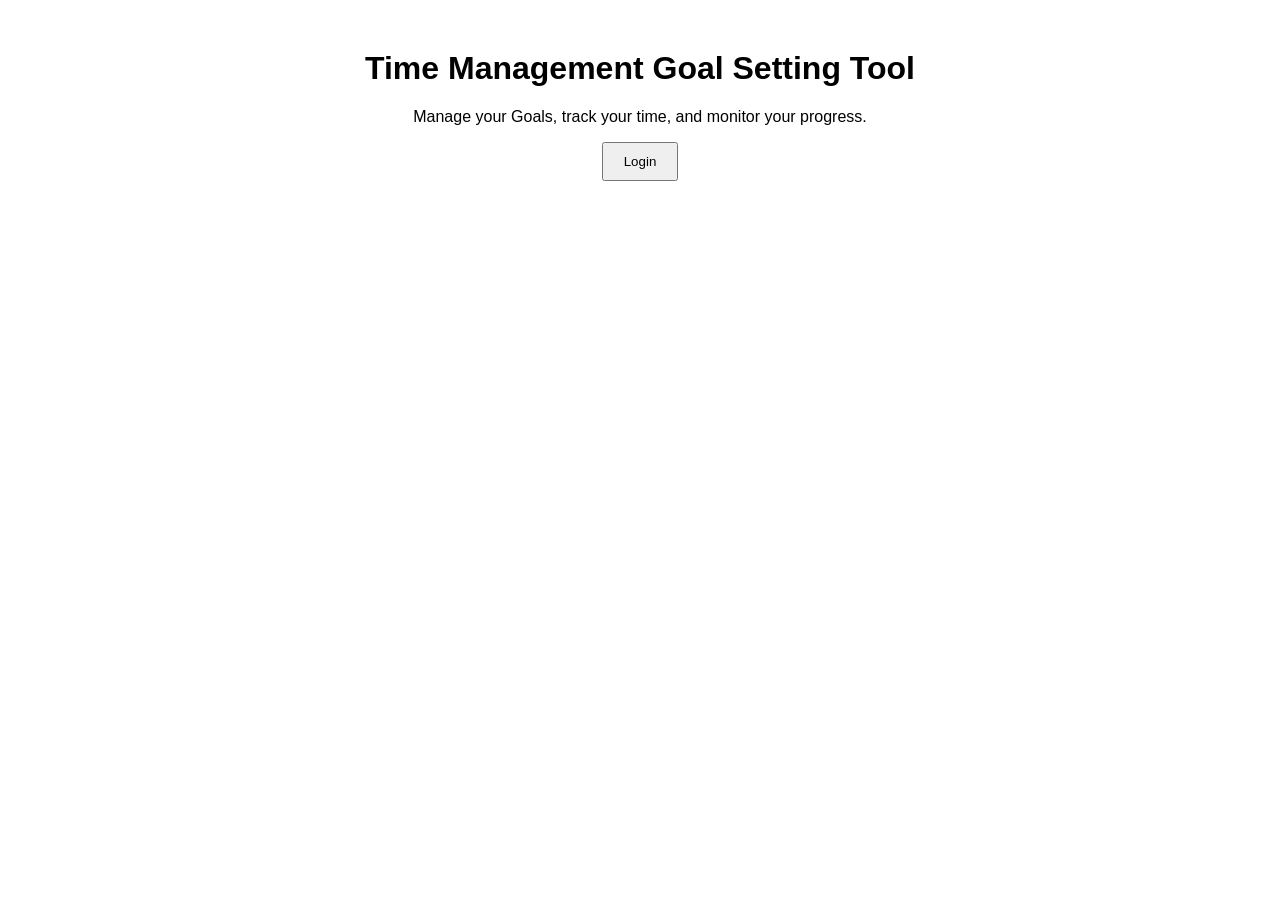
==== frontend/html/index.html @ f6cb267e "Added complete project structure" ====
<!DOCTYPE html>
<html lang="en">

<head>
    <title>Time Management Goal Setting Tool</title>
    <link rel="stylesheet" href="../css/style.css">
</head>

<body>

    <h1>Time Management Goal Setting Tool</h1>

    <p>Manage your Goals, track your time, and monitor your progress.</p>

    <a href="login.html">
        <button>Login</button>
    </a>
</body>

</html>
---- frontend/css/style.css ----
body {
    font-family: Arial, sans-serif;
    text-align: center;
    margin-top: 50px;
}

button {
    padding: 10px 20px;
    cursor: pointer;
}

input {
    padding: 8px;
    width: 200px;
}
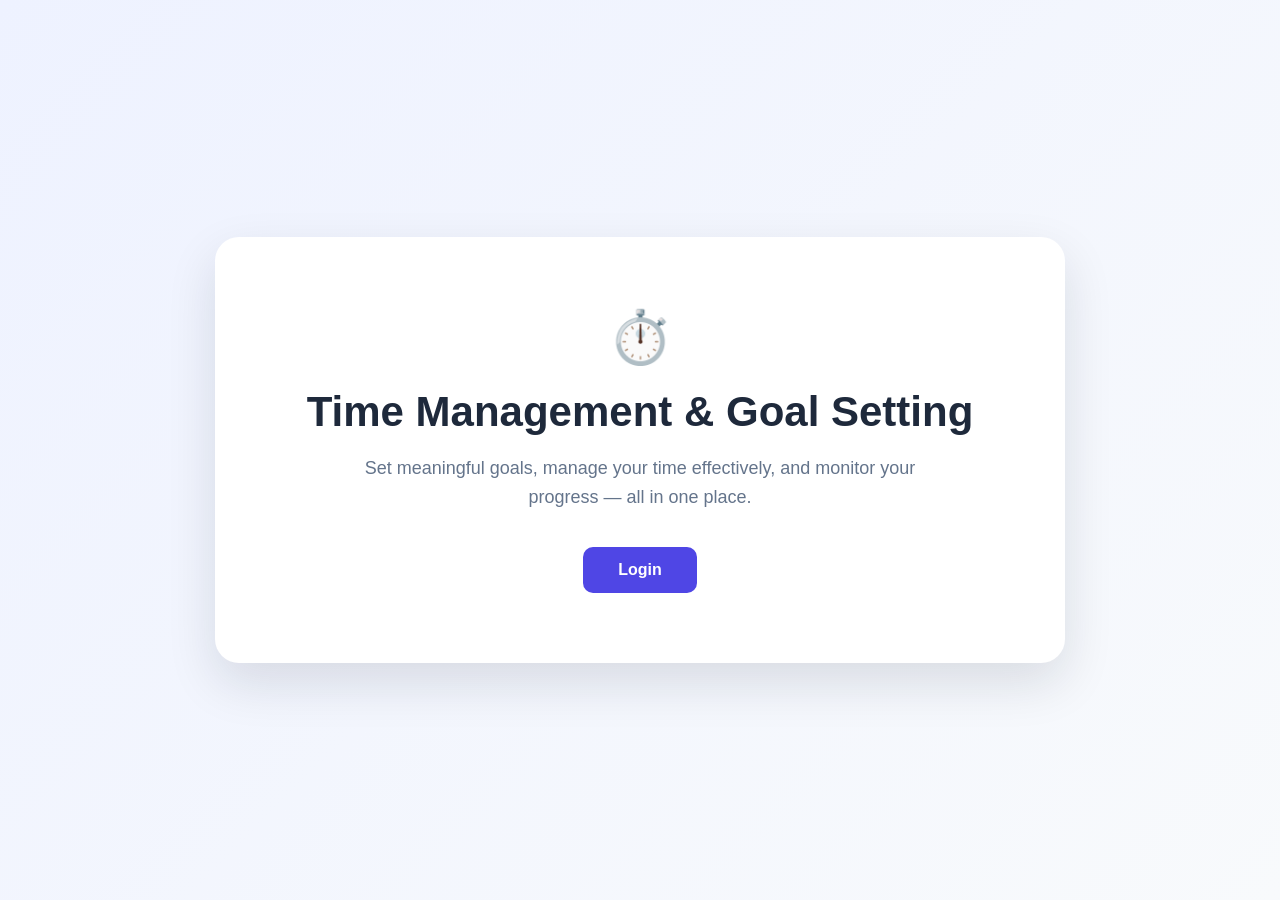
==== commit 1521f533: "Added complete project structure" ====
--- a/frontend/html/index.html
+++ b/frontend/html/index.html
@@ -6,15 +6,23 @@
     <link rel="stylesheet" href="../css/style.css">
 </head>
 
-<body>
+<body class="home-page">
 
-    <h1>Time Management Goal Setting Tool</h1>
+    <div class="home-container">
 
-    <p>Manage your Goals, track your time, and monitor your progress.</p>
+        <div class="home-icon">⏱️</div>
 
-    <a href="login.html">
-        <button>Login</button>
-    </a>
+        <h1>Time Management & Goal Setting</h1>
+
+        <p>
+            Set meaningful goals, manage your time effectively,
+            and monitor your progress — all in one place.
+        </p>
+
+        <a href="login.html" class="login-button">Login</a>
+
+    </div>
+
 </body>
 
 </html>
--- a/frontend/css/style.css
+++ b/frontend/css/style.css
@@ -1,15 +1,149 @@
+* {
+    margin: 0;
+    padding: 0;
+    box-sizing: border-box;
+}
+
 body {
     font-family: Arial, sans-serif;
-    text-align: center;
-    margin-top: 50px;
+    min-height: 100vh;
+    color: #1e293b;
 }
 
-button {
-    padding: 10px 20px;
-    cursor: pointer;
+
+/* ==============================
+   INDEX / HOME PAGE
+   ============================== */
+
+.home-page {
+    min-height: 100vh;
+    display: flex;
+    justify-content: center;
+    align-items: center;
+    background: linear-gradient(135deg, #eef2ff, #f8fafc);
 }
 
-input {
-    padding: 8px;
-    width: 200px;
+.home-container {
+    width: 90%;
+    max-width: 850px;
+    padding: 70px 50px;
+    text-align: center;
+    background: white;
+    border-radius: 24px;
+    box-shadow: 0 20px 50px rgba(15, 23, 42, 0.12);
+}
+
+.home-icon {
+    font-size: 52px;
+    margin-bottom: 20px;
+}
+
+.home-container h1 {
+    font-size: 42px;
+    margin-bottom: 18px;
+    color: #1e293b;
+}
+
+.home-container p {
+    max-width: 600px;
+    margin: 0 auto 35px;
+    font-size: 18px;
+    line-height: 1.6;
+    color: #64748b;
+}
+
+.login-button {
+    display: inline-block;
+    padding: 14px 35px;
+    background: #4f46e5;
+    color: white;
+    text-decoration: none;
+    border-radius: 10px;
+    font-size: 16px;
+    font-weight: bold;
+    transition: 0.2s;
+}
+
+.login-button:hover {
+    background: #4338ca;
+    transform: translateY(-2px);
+}
+
+
+/* ==============================
+   LOGIN PAGE
+   ============================== */
+
+.login-page {
+    min-height: 100vh;
+    display: flex;
+    justify-content: center;
+    align-items: center;
+    background: linear-gradient(135deg, #eef2ff, #f8fafc);
+}
+
+.login-container {
+    width: 90%;
+    max-width: 420px;
+    padding: 45px;
+    background: white;
+    border-radius: 20px;
+    box-shadow: 0 20px 50px rgba(15, 23, 42, 0.12);
+}
+
+.login-container h2 {
+    text-align: center;
+    margin-bottom: 10px;
+    font-size: 30px;
+    color: #1e293b;
+}
+
+.login-container>p {
+    text-align: center;
+    color: #64748b;
+    margin-bottom: 32px;
+}
+
+.form-group {
+    margin-bottom: 20px;
+}
+
+.form-group label {
+    display: block;
+    margin-bottom: 8px;
+    color: #334155;
+    font-weight: bold;
+}
+
+.form-group input {
+    width: 100%;
+    padding: 13px 14px;
+    border: 1px solid #cbd5e1;
+    border-radius: 9px;
+    font-size: 15px;
+    outline: none;
+    transition: 0.2s;
+}
+
+.form-group input:focus {
+    border-color: #4f46e5;
+    box-shadow: 0 0 0 3px rgba(79, 70, 229, 0.12);
+}
+
+.login-btn {
+    width: 100%;
+    padding: 14px;
+    border: none;
+    border-radius: 9px;
+    background: #4f46e5;
+    color: white;
+    font-size: 16px;
+    font-weight: bold;
+    cursor: pointer;
+    transition: 0.2s;
+}
+
+.login-btn:hover {
+    background: #4338ca;
+    transform: translateY(-1px);
 }
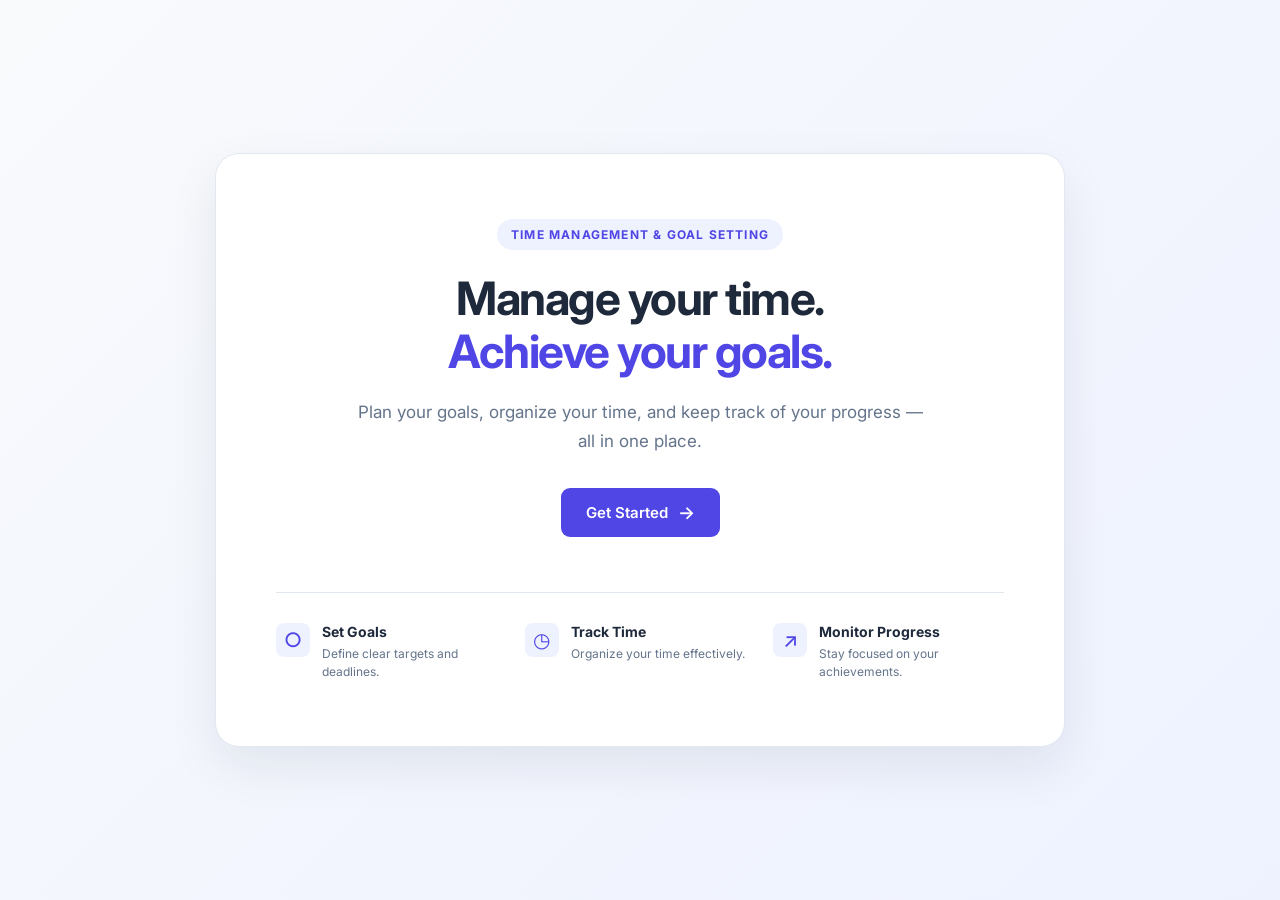
==== commit 0c367c08: "Improve landing page and UI styling" ====
--- a/frontend/html/index.html
+++ b/frontend/html/index.html
@@ -2,26 +2,73 @@
 <html lang="en">
 
 <head>
-    <title>Time Management Goal Setting Tool</title>
+    <meta charset="UTF-8">
+    <meta name="viewport" content="width=device-width, initial-scale=1.0">
+
+    <title>Time Management & Goal Setting</title>
+
+    <link rel="preconnect" href="https://fonts.googleapis.com">
+    <link rel="preconnect" href="https://fonts.gstatic.com" crossorigin>
+
+    <link href="https://fonts.googleapis.com/css2?family=Inter:wght@400;500;600;700&display=swap" rel="stylesheet">
+
     <link rel="stylesheet" href="../css/style.css">
 </head>
 
 <body class="home-page">
 
-    <div class="home-container">
+    <main class="home-container">
 
-        <div class="home-icon">⏱️</div>
+        <div class="home-badge">
+            TIME MANAGEMENT & GOAL SETTING
+        </div>
 
-        <h1>Time Management & Goal Setting</h1>
+        <h1>
+            Manage your time.<br>
+            <span>Achieve your goals.</span>
+        </h1>
 
-        <p>
-            Set meaningful goals, manage your time effectively,
-            and monitor your progress — all in one place.
+        <p class="home-description">
+            Plan your goals, organize your time, and keep track
+            of your progress — all in one place.
         </p>
 
-        <a href="login.html" class="login-button">Login</a>
+        <a href="login.html" class="login-button">
+            Get Started <span>→</span>
+        </a>
 
-    </div>
+        <div class="home-features">
+
+            <div class="feature">
+                <div class="feature-symbol">○</div>
+
+                <div>
+                    <h3>Set Goals</h3>
+                    <p>Define clear targets and deadlines.</p>
+                </div>
+            </div>
+
+            <div class="feature">
+                <div class="feature-symbol">◷</div>
+
+                <div>
+                    <h3>Track Time</h3>
+                    <p>Organize your time effectively.</p>
+                </div>
+            </div>
+
+            <div class="feature">
+                <div class="feature-symbol">↗</div>
+
+                <div>
+                    <h3>Monitor Progress</h3>
+                    <p>Stay focused on your achievements.</p>
+                </div>
+            </div>
+
+        </div>
+
+    </main>
 
 </body>
 
--- a/frontend/css/style.css
+++ b/frontend/css/style.css
@@ -1,3 +1,7 @@
+/* ==============================
+   GLOBAL
+   ============================== */
+
 * {
     margin: 0;
     padding: 0;
@@ -5,68 +9,213 @@
 }
 
 body {
-    font-family: Arial, sans-serif;
+    font-family: "Inter", sans-serif;
     min-height: 100vh;
     color: #1e293b;
 }
 
 
 /* ==============================
-   INDEX / HOME PAGE
+   HOME / LANDING PAGE
    ============================== */
 
 .home-page {
     min-height: 100vh;
+
     display: flex;
     justify-content: center;
     align-items: center;
-    background: linear-gradient(135deg, #eef2ff, #f8fafc);
+
+    padding: 40px 20px;
+
+    background: linear-gradient(135deg,
+            #f8fafc,
+            #eef2ff);
 }
 
 .home-container {
-    width: 90%;
+    width: 100%;
     max-width: 850px;
-    padding: 70px 50px;
+
+    padding: 65px 60px;
+
     text-align: center;
-    background: white;
+
+    background: #ffffff;
+
+    border: 1px solid #e2e8f0;
     border-radius: 24px;
-    box-shadow: 0 20px 50px rgba(15, 23, 42, 0.12);
-}
-
-.home-icon {
-    font-size: 52px;
+
+    box-shadow:
+        0 20px 50px rgba(15, 23, 42, 0.08);
+}
+
+
+/* Small heading */
+
+.home-badge {
+    display: inline-block;
+
+    margin-bottom: 22px;
+    padding: 8px 14px;
+
+    border-radius: 20px;
+
+    background: #eef2ff;
+
+    color: #4f46e5;
+
+    font-size: 12px;
+    font-weight: 700;
+
+    letter-spacing: 1.2px;
+}
+
+
+/* Main heading */
+
+.home-container h1 {
     margin-bottom: 20px;
-}
-
-.home-container h1 {
-    font-size: 42px;
-    margin-bottom: 18px;
+
     color: #1e293b;
-}
-
-.home-container p {
-    max-width: 600px;
-    margin: 0 auto 35px;
+
+    font-size: 46px;
+    line-height: 1.15;
+
+    font-weight: 700;
+
+    letter-spacing: -1.5px;
+}
+
+.home-container h1 span {
+    color: #4f46e5;
+}
+
+
+/* Description */
+
+.home-description {
+    max-width: 570px;
+
+    margin: 0 auto 32px;
+
+    color: #64748b;
+
+    font-size: 17px;
+    line-height: 1.7;
+
+    font-weight: 400;
+}
+
+
+/* Get Started button */
+
+.login-button {
+    display: inline-flex;
+
+    align-items: center;
+    justify-content: center;
+
+    gap: 10px;
+
+    padding: 14px 25px;
+
+    background: #4f46e5;
+    color: #ffffff;
+
+    text-decoration: none;
+
+    border-radius: 9px;
+
+    font-size: 15px;
+    font-weight: 600;
+
+    transition: all 0.2s ease;
+}
+
+.login-button span {
     font-size: 18px;
-    line-height: 1.6;
-    color: #64748b;
-}
-
-.login-button {
-    display: inline-block;
-    padding: 14px 35px;
-    background: #4f46e5;
-    color: white;
-    text-decoration: none;
-    border-radius: 10px;
-    font-size: 16px;
-    font-weight: bold;
-    transition: 0.2s;
+
+    transition: transform 0.2s ease;
 }
 
 .login-button:hover {
     background: #4338ca;
+
     transform: translateY(-2px);
+
+    box-shadow:
+        0 8px 20px rgba(79, 70, 229, 0.20);
+}
+
+.login-button:hover span {
+    transform: translateX(3px);
+}
+
+
+/* Feature section */
+
+.home-features {
+    display: grid;
+
+    grid-template-columns: repeat(3, 1fr);
+
+    gap: 18px;
+
+    margin-top: 55px;
+    padding-top: 30px;
+
+    border-top: 1px solid #e2e8f0;
+}
+
+
+/* Individual feature */
+
+.feature {
+    display: flex;
+
+    align-items: flex-start;
+
+    gap: 12px;
+
+    text-align: left;
+}
+
+.feature-symbol {
+    display: flex;
+
+    justify-content: center;
+    align-items: center;
+
+    min-width: 34px;
+    height: 34px;
+
+    border-radius: 8px;
+
+    background: #eef2ff;
+
+    color: #4f46e5;
+
+    font-size: 20px;
+    font-weight: 500;
+}
+
+.feature h3 {
+    margin-bottom: 5px;
+
+    color: #1e293b;
+
+    font-size: 14px;
+    font-weight: 700;
+}
+
+.feature p {
+    color: #64748b;
+
+    font-size: 12px;
+    line-height: 1.5;
+
+    font-weight: 400;
 }
 
 
@@ -76,74 +225,234 @@
 
 .login-page {
     min-height: 100vh;
+
     display: flex;
     justify-content: center;
     align-items: center;
-    background: linear-gradient(135deg, #eef2ff, #f8fafc);
+
+    padding: 30px 20px;
+
+    background: linear-gradient(135deg,
+            #eef2ff,
+            #f8fafc);
 }
 
 .login-container {
-    width: 90%;
+    width: 100%;
     max-width: 420px;
+
     padding: 45px;
-    background: white;
+
+    background: #ffffff;
+
+    border: 1px solid #e2e8f0;
     border-radius: 20px;
-    box-shadow: 0 20px 50px rgba(15, 23, 42, 0.12);
-}
+
+    box-shadow:
+        0 20px 50px rgba(15, 23, 42, 0.10);
+}
+
+
+/* Login heading */
 
 .login-container h2 {
+    margin-bottom: 10px;
+
     text-align: center;
-    margin-bottom: 10px;
+
+    color: #1e293b;
+
     font-size: 30px;
-    color: #1e293b;
-}
+    font-weight: 700;
+
+    letter-spacing: -0.5px;
+}
+
+
+/* Login description */
 
 .login-container>p {
+    margin-bottom: 32px;
+
     text-align: center;
+
     color: #64748b;
-    margin-bottom: 32px;
-}
+
+    font-size: 14px;
+    line-height: 1.6;
+}
+
+
+/* Form */
+
+.login-container form {
+    width: 100%;
+}
+
+
+/* Form group */
 
 .form-group {
     margin-bottom: 20px;
 }
 
+
+/* Labels */
+
 .form-group label {
     display: block;
+
     margin-bottom: 8px;
+
     color: #334155;
-    font-weight: bold;
-}
+
+    font-size: 14px;
+    font-weight: 600;
+}
+
+
+/* Inputs */
 
 .form-group input {
     width: 100%;
+
     padding: 13px 14px;
+
     border: 1px solid #cbd5e1;
+
     border-radius: 9px;
-    font-size: 15px;
+
+    background: #ffffff;
+
+    color: #1e293b;
+
+    font-family: "Inter", sans-serif;
+
+    font-size: 14px;
+
     outline: none;
-    transition: 0.2s;
+
+    transition: all 0.2s ease;
+}
+
+.form-group input::placeholder {
+    color: #94a3b8;
 }
 
 .form-group input:focus {
     border-color: #4f46e5;
-    box-shadow: 0 0 0 3px rgba(79, 70, 229, 0.12);
-}
+
+    box-shadow:
+        0 0 0 3px rgba(79, 70, 229, 0.12);
+}
+
+
+/* Login button */
 
 .login-btn {
     width: 100%;
+
     padding: 14px;
+
     border: none;
     border-radius: 9px;
+
     background: #4f46e5;
-    color: white;
-    font-size: 16px;
-    font-weight: bold;
+    color: #ffffff;
+
+    font-family: "Inter", sans-serif;
+
+    font-size: 15px;
+    font-weight: 600;
+
     cursor: pointer;
-    transition: 0.2s;
+
+    transition: all 0.2s ease;
 }
 
 .login-btn:hover {
     background: #4338ca;
+
     transform: translateY(-1px);
+
+    box-shadow:
+        0 6px 15px rgba(79, 70, 229, 0.18);
+}
+
+
+/* Register button */
+
+.register-btn {
+    width: 100%;
+
+    padding: 14px;
+
+    margin-top: 14px;
+
+    border: 1px solid #4f46e5;
+    border-radius: 9px;
+
+    background: #ffffff;
+    color: #4f46e5;
+
+    font-family: "Inter", sans-serif;
+
+    font-size: 15px;
+    font-weight: 600;
+
+    cursor: pointer;
+
+    transition: all 0.2s ease;
+}
+
+.register-btn:hover {
+    background: #eef2ff;
+
+    transform: translateY(-1px);
+}
+
+
+/* ==============================
+   RESPONSIVE DESIGN
+   ============================== */
+
+@media (max-width: 700px) {
+
+    .home-container {
+        padding: 45px 25px;
+    }
+
+    .home-container h1 {
+        font-size: 36px;
+    }
+
+    .home-description {
+        font-size: 15px;
+    }
+
+    .home-features {
+        grid-template-columns: 1fr;
+
+        gap: 20px;
+    }
+
+    .login-container {
+        padding: 35px 25px;
+    }
+}
+
+
+@media (max-width: 400px) {
+
+    .home-container h1 {
+        font-size: 30px;
+    }
+
+    .home-badge {
+        font-size: 10px;
+    }
+
+    .login-container h2 {
+        font-size: 26px;
+    }
 }
